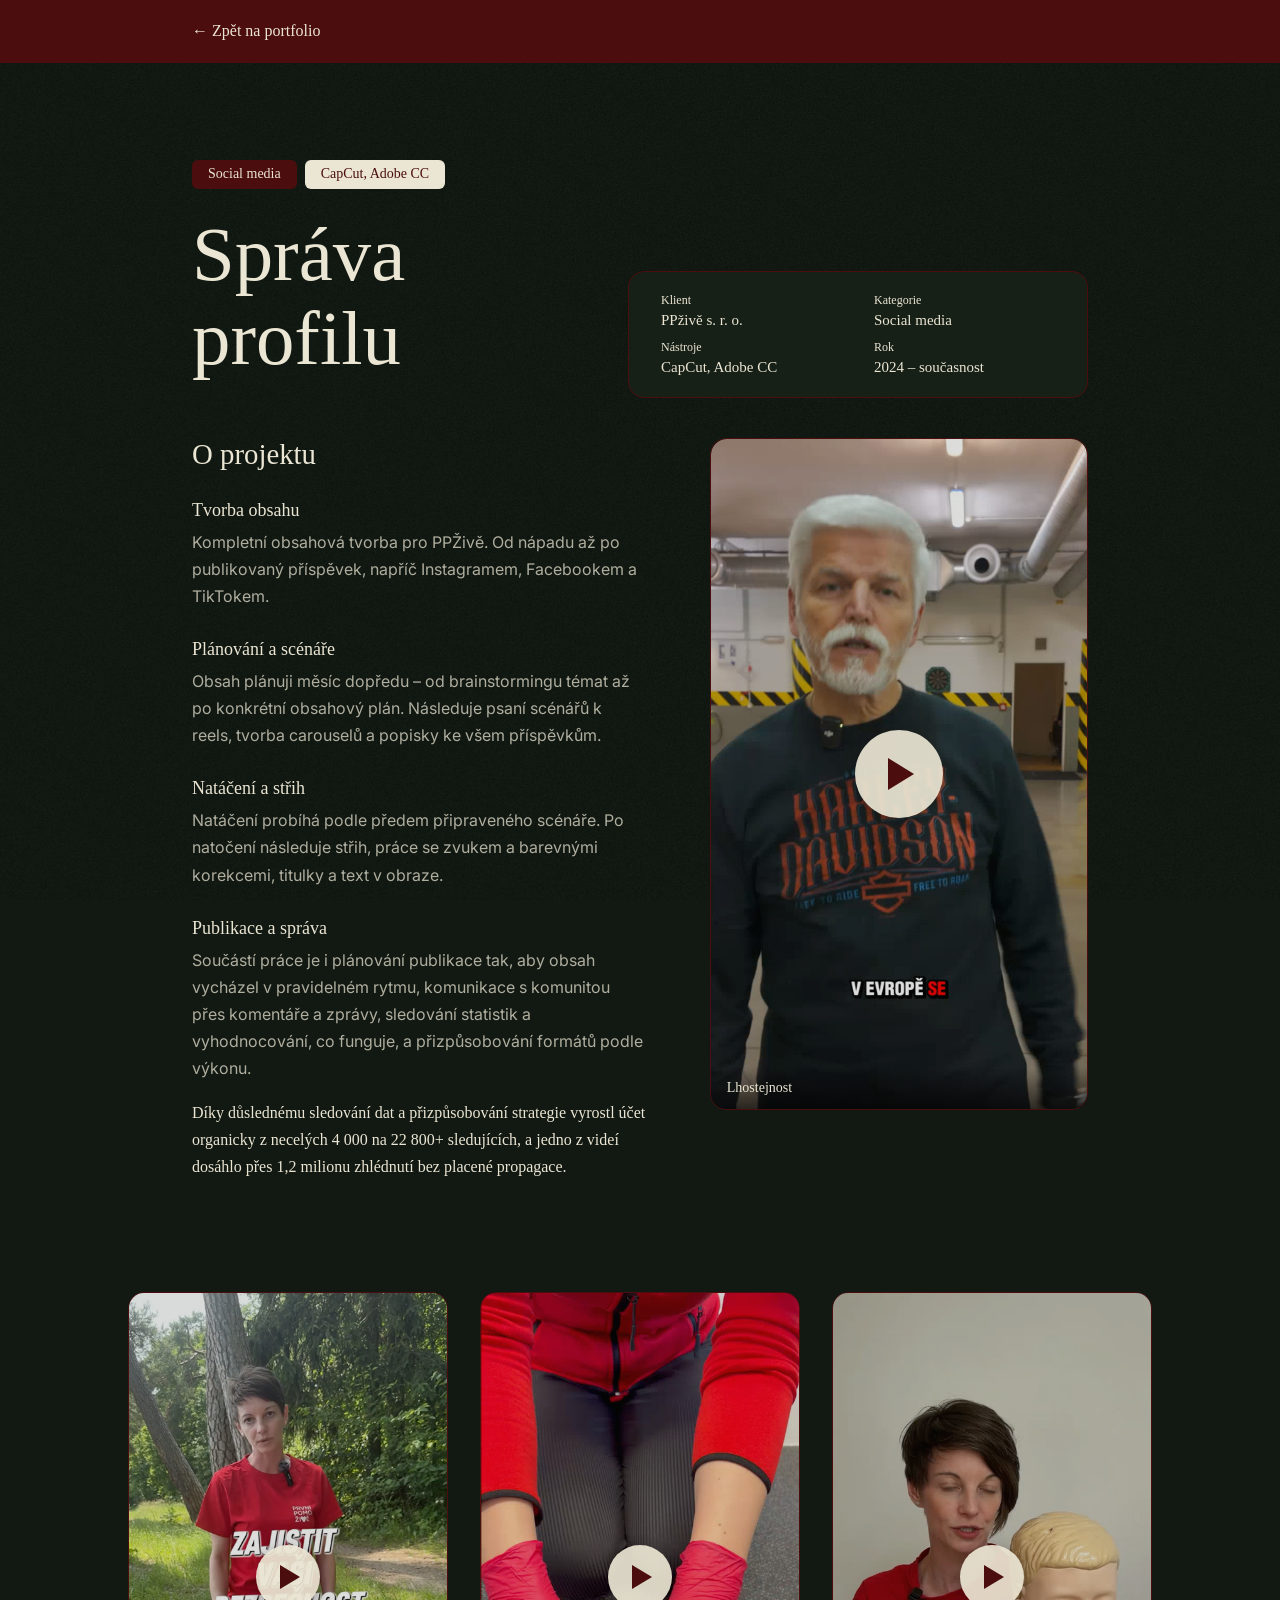
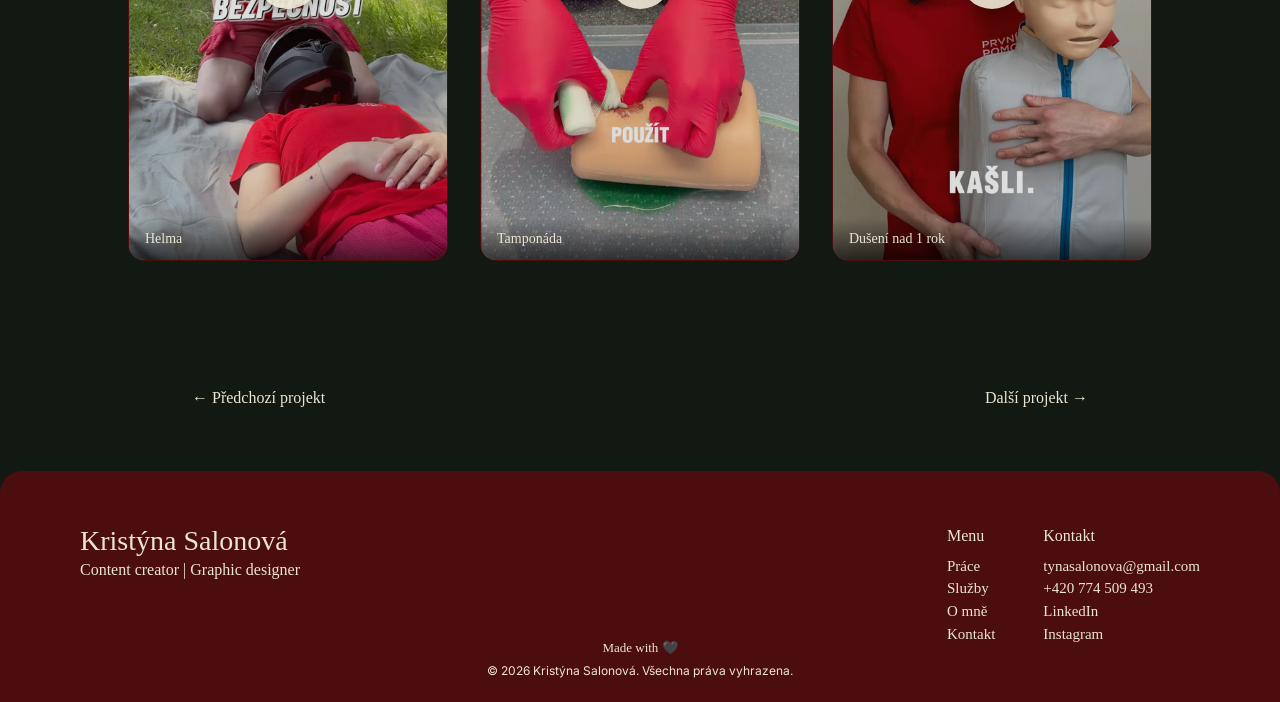
==== projekt.html @ 0e15a032 "novy" ====
<!DOCTYPE html>
<html lang="cs">
<head>
  <meta charset="UTF-8">
  <meta name="viewport" content="width=device-width, initial-scale=1.0">
  <title id="page-title">Projekt – Kristýna Salonová</title>
  <link rel="stylesheet" href="https://use.typekit.net/dsb6iwx.css">
  <link rel="preconnect" href="https://fonts.googleapis.com">
  <link href="https://fonts.googleapis.com/css2?family=Inter:wght@400;500&display=swap" rel="stylesheet">
  <link rel="stylesheet" href="css/style.css">
</head>
<body>

  <nav class="project-nav">
    <a href="index.html">← Zpět na portfolio</a>
    <span></span>
    <span></span>
  </nav>

  <section class="project-hero">
    <div class="project-hero-text">
      <div class="project-badges" id="project-badges"></div>
      <h1 class="project-title" id="project-title"></h1>
    </div>
    <div class="project-info-box" id="project-info-box"></div>
  </section>

  <section class="project-content" id="project-content">
    <div class="project-desc" id="project-desc"></div>
  </section>

  <div id="project-extra"></div>

  <div class="project-pagination" id="project-pagination"></div>

  <footer>
    <div class="footer-top">
      <div class="footer-brand">
        <div class="footer-logo">Kristýna Salonová</div>
        <div class="footer-tagline">Content creator | Graphic designer</div>
      </div>
      <div class="footer-nav">
        <div class="footer-col">
          <div class="footer-col-title">Menu</div>
          <a href="index.html#prace">Práce</a>
          <a href="index.html#sluzby">Služby</a>
          <a href="index.html#o-mne">O mně</a>
          <a href="index.html#kontakt">Kontakt</a>
        </div>
        <div class="footer-col" id="footer-contact-col">
          <div class="footer-col-title">Kontakt</div>
        </div>
      </div>
    </div>
    <div class="footer-bottom">
      <p class="footer-madewith">Made with 🖤</p>
      <p class="footer-copyright">© 2026 Kristýna Salonová. Všechna práva vyhrazena.</p>
    </div>
  </footer>

  <div class="lightbox" id="lightbox">
    <button class="lightbox-close" id="lightbox-close">&times;</button>
    <img id="lightbox-img" src="" alt="">
  </div>

  <script src="js/projekt.js"></script>
</body>
</html>
---- css/style.css ----
/* ============================================================
   Kristýna Salonová – Portfolio
   Sdílené styly pro index.html i projekt.html
   Barvy, fonty a rozvržení vychází z původního Figma designu.
   ============================================================ */

*, *::before, *::after { box-sizing: border-box; margin: 0; padding: 0; }

:root {
  --cream: #EBE5D3;
  --red: #4B0D0E;
  --green: #162017;
  --dark: #111912;
  --sand: #B1AE8D;
  --olive: #2B3627;
}

html { scroll-behavior: smooth; }

body {
  background: var(--dark) url('../media/pozadi-dark.png') center center / cover fixed;
  color: var(--cream);
  font-family: 'itc-benguiat-condensed', serif;
  font-weight: 400;
  overflow-x: hidden;
}

a { color: inherit; }

/* ── NAV (homepage) ── */
nav {
  display: flex;
  align-items: center;
  justify-content: space-between;
  gap: 2rem;
  padding: 2.5rem 12rem 1.1rem;
  background: transparent;
  position: absolute;
  top: 0; left: 0; right: 0;
  z-index: 100;
}

.nav-right { display: flex; align-items: center; gap: 2.2rem; }

.nav-logo {
  text-decoration: none;
  font-family: 'norman-variable', serif;
  font-size: 1.5rem;
  font-weight: 500;
  color: var(--cream);
}

.nav-links { display: flex; align-items: center; gap: 2.2rem; }

nav a {
  text-decoration: none;
  color: var(--cream);
  font-family: 'itc-benguiat-condensed', serif !important;
  font-size: 16px;
  font-weight: 500;
  transition: opacity 0.2s;
}

nav a:hover { opacity: 0.7; }

.nav-btn {
  background: var(--red);
  color: var(--cream) !important;
  padding: 0.5rem 1.3rem;
  border-radius: 8px;
  transition: opacity 0.2s;
}
.nav-btn:hover { opacity: 0.8; color: var(--cream) !important; }

.nav-ornament { height: 28px; display: block; }

/* ── NAV (project detail pages) ── */
.project-nav {
  display: grid;
  grid-template-columns: 1fr auto 1fr;
  align-items: center;
  padding: 1.4rem 12rem;
  position: fixed;
  top: 0; left: 0; right: 0;
  z-index: 100;
  background: var(--red);
}
.project-nav a {
  text-decoration: none;
  color: var(--cream);
  font-family: 'itc-benguiat-condensed', serif;
  font-size: 16px;
  font-weight: 500;
  transition: opacity 0.2s;
}
.project-nav a:hover { opacity: 0.75; }

/* ── HERO (homepage) ── */
.hero { position: relative; }
.hero img.hero-bg { width: 100%; height: auto; display: block; }
.hero-sub {
  position: absolute;
  right: 15%; top: 43%;
  color: var(--cream);
  font-family: 'itc-benguiat-condensed', serif;
  font-size: 29px;
  font-weight: 500;
}

/* ── WORKS ── */
.works { padding: 5rem 12rem; position: relative; }

.curl-works-1 { top: 1rem; left: 0; width: 260px; }
.curl-works-2 { top: 8rem; right: 0; width: 240px; transform: scaleX(-1); }
.curl-works-3 { bottom: -1rem; left: 0; width: 220px; transform: scaleY(-1); }
.curl-works-4 { bottom: 3rem; right: 0; width: 220px; transform: scaleX(-1); }

.page-curl { position: absolute; pointer-events: none; z-index: 0; mix-blend-mode: screen; }
@media (max-width: 900px) { .page-curl { display: none; } }

.section-heading {
  font-family: 'norman-variable', serif;
  font-size: clamp(2.4rem, 5vw, 3.4rem);
  font-weight: 500;
  margin-bottom: 2rem;
  color: var(--cream);
}

/* Karty se opakují ve skupinách po 5: 2 velké nahoře, 3 menší pod tím */
.works-grid {
  display: flex;
  flex-direction: column;
  gap: 1.5rem;
  position: relative;
  z-index: 1;
}

.works-row-big {
  display: grid;
  grid-template-columns: 2fr 3fr;
  gap: 1.5rem;
}

.works-row-small {
  display: grid;
  grid-template-columns: repeat(3, 1fr);
  gap: 1.5rem;
}

@media (max-width: 900px) {
  .works-row-big, .works-row-small { grid-template-columns: 1fr; }
}

.card {
  background: var(--red);
  border-radius: 14px;
  color: #fff;
  display: flex;
  flex-direction: column;
  position: relative;
}

.card-top {
  background: var(--green);
  border: 1px solid var(--red);
  border-bottom: none;
  border-radius: 14px 14px 0 0;
  overflow: hidden;
  position: relative;
  height: 400px;
  display: flex;
  flex-direction: column;
}

.card-header {
  display: flex;
  justify-content: space-between;
  padding: 1.1rem 1.3rem 0.5rem;
  position: relative;
  z-index: 2;
}

.badge { padding: 0.4rem 1rem; border-radius: 6px; font-size: 14px; font-weight: 500; font-family: 'itc-benguiat-condensed', serif; }
.badge-red { background: var(--red); color: var(--cream); }
.badge-tools { background: var(--cream); color: var(--red); }

.card-img {
  width: 100%;
  flex: 1;
  object-fit: contain;
  object-position: center;
  display: block;
  margin-top: auto;
  min-height: 0;
}

.card-img.card-img-cover {
  object-fit: cover;
  object-position: center;
  flex: 1;
  min-height: 0;
}

.card-body {
  background: var(--red);
  border-radius: 14px;
  padding: 1.6rem 2rem 2rem;
  flex: 1;
  display: flex;
  flex-direction: column;
  position: relative;
  z-index: 1;
  margin-top: -18px;
}

.card-title { font-family: 'norman-variable', serif; font-size: 28px; font-weight: 400; line-height: 1.1; color: var(--cream); }
.card-company { font-size: 16px; color: var(--cream); margin: 0.7rem 0 0.55rem; }
.card-desc { font-family: 'Inter', sans-serif; font-size: 16px; color: rgba(235, 229, 211, 0.73); line-height: 1.55; flex: 1; }
.card-footer { display: flex; justify-content: space-between; align-items: center; margin-top: 0.8rem; }
.card-link { display: inline-flex; align-items: center; gap: 0.4rem; color: var(--cream); text-decoration: none; font-size: 17px; transition: opacity 0.2s; }
.card-link:hover { opacity: 0.75; }
.card-link img { height: 11px; }
.card-year { font-size: 14px; color: var(--cream); }

/* ── ABOUT ── */
.about { padding: 7rem 12rem 5rem; position: relative; }
.curl-about-left { top: 2rem; left: 0; width: 190px; }
.curl-about-right { top: 7rem; right: 0; width: 200px; transform: scaleX(-1); }
.about-box { border-radius: 20px; display: flex; align-items: center; gap: 3.5rem; padding: 3rem; position: relative; z-index: 1; }
.about-photo { width: 320px; height: auto; display: block; flex-shrink: 0; }
.about-content { flex: 1; }
.about-title { font-family: 'norman-variable', serif; font-size: 2.8rem; font-weight: 400; color: var(--cream); text-align: left; }
.about-text { margin-top: 1.6rem; font-family: 'Inter', sans-serif; font-size: 0.95rem; line-height: 1.75; text-align: left; color: rgba(235, 229, 211, 0.75); }
.about-text p { margin-bottom: 1.3rem; }
.about-text p:last-child { margin-bottom: 0; }

/* ── SERVICES ── */
.services { padding: 4rem 12rem 5rem; position: relative; }
.curl-services-1 { bottom: 1rem; right: 0; width: 210px; transform: scaleX(-1); }
.curl-services-2 { top: 1rem; left: 0; width: 190px; }
.services-grid { display: grid; grid-template-columns: repeat(3, 1fr); gap: 1.5rem; margin-top: 2.5rem; position: relative; z-index: 1; }
.service-item { background: var(--green); border: 1px solid var(--red); border-radius: 14px; padding: 2rem 1.8rem 2.2rem; }
.service-name { font-family: 'norman-variable', serif; font-size: 1.5rem; font-weight: 400; margin-bottom: 0.8rem; color: var(--cream); }
.service-desc { font-family: 'Inter', sans-serif; font-size: 0.88rem; line-height: 1.65; color: rgba(235, 229, 211, 0.65); }

/* ── CTA ── */
.cta-wrap { padding: 4rem 12rem 5rem; position: relative; }
.curl-cta-left { top: -0.5rem; left: 0; width: 200px; }
.curl-cta-right { bottom: -0.5rem; right: 0; width: 190px; transform: scaleX(-1); }
.cta { background: var(--red); border-radius: 20px; padding: 4.5rem 3rem; display: flex; align-items: center; gap: 1.5rem; color: var(--cream); box-shadow: 0 24px 60px rgba(0,0,0,0.35); position: relative; z-index: 1; }
.cta-content { flex: 1; }
.cta-label { font-family: 'itc-benguiat-condensed', serif; font-size: 20px; font-weight: 500; color: var(--cream); margin-bottom: 0.5rem; }
.cta-title { font-family: 'norman-variable', serif; font-size: clamp(1.4rem, 2.2vw, 1.9rem); font-weight: 400; line-height: 1.2; color: var(--cream); margin-bottom: 1.2rem; }
.cta-tagline { font-family: 'Inter', sans-serif; font-size: 14px; font-weight: 400; color: var(--cream); margin-top: 0.5rem; }
.cta-btn { display: inline-flex; align-items: center; gap: 0.5rem; margin-top: 1.6rem; padding: 0.6rem 1.3rem; background: var(--cream); border: none; color: var(--red); text-decoration: none; font-family: 'itc-benguiat-condensed', serif; font-size: 16px; font-weight: 500; border-radius: 8px; transition: opacity 0.2s; }
.cta-btn:hover { opacity: 0.85; }
.cta-contact { text-align: right; flex-shrink: 0; }
.cta-contact a { display: block; color: var(--cream); text-decoration: none; font-family: 'itc-benguiat-condensed', serif; font-size: 16px; font-weight: 500; margin-bottom: 0.4rem; transition: opacity 0.2s; }
.cta-contact a:hover { opacity: 0.7; }

/* ── FOOTER ── */
footer { background: var(--red); border-radius: 22px 22px 0 0; padding: 3.5rem 5rem 1.5rem; color: var(--cream); }
.footer-top { display: grid; grid-template-columns: 1fr 1fr; align-items: center; gap: 2rem; padding-bottom: 0; }
.footer-brand, .footer-nav { align-self: start; }
.footer-logo { font-family: 'norman-variable', serif; font-size: 28px; font-weight: 400; color: var(--cream); line-height: 1; }
.footer-tagline { font-family: 'itc-benguiat-condensed', serif; font-size: 16px; font-weight: 500; color: var(--cream); margin-top: 0.4rem; }
.footer-nav { display: flex; gap: 3rem; justify-content: flex-end; }
.footer-col-title { font-family: 'norman-variable', serif; font-size: 16px; font-weight: 500; color: var(--cream); margin-bottom: 0.8rem; }
.footer-col a { display: block; font-family: 'itc-benguiat-condensed', serif; font-size: 15px; color: var(--cream); text-decoration: none; margin-bottom: 0.35rem; transition: opacity 0.2s; }
.footer-col a:hover { opacity: 0.7; }
.footer-bottom { text-align: center; padding-top: 0; margin-top: -0.5rem; }
.footer-madewith { font-family: 'itc-benguiat-condensed', serif; font-size: 13px; color: var(--cream); margin-bottom: 0.4rem; }
.footer-copyright { font-family: 'Inter', sans-serif; font-size: 12px; color: var(--cream); }

/* ── PROJECT DETAIL PAGE ── */
.project-hero { padding: 10rem 12rem 1rem; display: flex; justify-content: space-between; align-items: flex-end; gap: 3rem; }
.project-hero-text { flex: 1; }
.project-badges { display: flex; gap: 0.5rem; margin-bottom: 1.5rem; }
.project-title { font-family: 'norman-variable', serif; font-size: clamp(3rem, 6vw, 5rem); font-weight: 400; line-height: 1.1; margin-bottom: 1rem; }
.project-info-box { background: var(--green); border: 1px solid var(--red); border-radius: 16px; padding: 1.3rem 2rem; width: 460px; display: grid; grid-template-columns: 1fr 1fr; gap: 0.7rem 2rem; flex-shrink: 0; }
.project-info-label { font-size: 12px; color: var(--cream); margin-bottom: 0.25rem; }
.project-info-value { font-family: 'itc-benguiat-condensed', serif; font-size: 15px; color: var(--cream); white-space: nowrap; }

.project-content { padding: 1.5rem 12rem 6rem; display: grid; grid-template-columns: 1.5fr 1fr; gap: 4rem; align-items: start; }
.project-content.no-side { grid-template-columns: 1fr; padding: 1.5rem 12rem 2rem; }
.project-content.project-sprava-profilu { grid-template-columns: 1.2fr 1fr; }
.project-desc h2 { font-family: 'norman-variable', serif; font-size: 1.8rem; font-weight: 400; margin-bottom: 1.2rem; }
.project-desc h3 { font-family: 'itc-benguiat-condensed', serif; font-size: 18px; font-weight: 500; color: var(--cream); margin-bottom: 0.5rem; margin-top: 1.8rem; }
.project-desc h3:first-child { margin-top: 0; }
.project-desc p { font-family: 'Inter', sans-serif; font-size: 16px; line-height: 1.7; color: rgba(235, 229, 211, 0.73); margin-bottom: 1rem; }
.project-desc .project-highlight { font-family: 'itc-benguiat-condensed', serif; font-weight: 500; color: var(--cream); margin-top: 0.5rem; }
.project-showcase img { width: 100%; border-radius: 16px; display: block; object-fit: cover; }

.video-box { position: relative; border-radius: 16px; overflow: hidden; background: var(--green); border: 1px solid var(--red); aspect-ratio: 9/16; }
.video-box video { width: 100%; height: 100%; display: block; object-fit: cover; background: #000; }
.video-poster-img { position: absolute; inset: 0; width: 100%; height: 100%; object-fit: cover; object-position: center; display: block; }
.video-box.featured { max-width: 460px; margin: 0 0 0 auto; }
.play-overlay { position: absolute; inset: 0; display: flex; align-items: center; justify-content: center; cursor: pointer; background: rgba(22,32,23,0.15); transition: background 0.2s; }
.play-overlay:hover { background: rgba(22,32,23,0.3); }
.play-btn { width: 64px; height: 64px; border-radius: 50%; background: rgba(235,229,211,0.92); display: flex; align-items: center; justify-content: center; box-shadow: 0 4px 14px rgba(0,0,0,0.3); }
.play-btn::after { content: ''; display: block; width: 0; height: 0; border-style: solid; border-width: 12px 0 12px 20px; border-color: transparent transparent transparent var(--red); margin-left: 3px; }
.video-box.featured .play-btn { width: 88px; height: 88px; }
.video-box.featured .play-btn::after { border-width: 16px 0 16px 26px; margin-left: 5px; }
.video-caption { position: absolute; left: 0; bottom: 0; right: 0; padding: 0.8rem 1rem; background: linear-gradient(transparent, rgba(0,0,0,0.65)); color: var(--cream); font-family: 'itc-benguiat-condensed', serif; font-size: 14px; }
.videos-row { padding: 0 8rem 6rem; display: grid; grid-template-columns: repeat(3, 1fr); gap: 2rem; justify-items: center; }
.videos-row .video-box { width: 100%; max-width: 380px; }

.figma-window-wrap { padding: 1rem 12rem 3rem; display: flex; flex-direction: column; align-items: center; }
.figma-window-hint { font-family: 'itc-benguiat-condensed', serif; font-size: 14px; color: var(--cream); opacity: 0.8; margin-bottom: 0.8rem; }
.figma-window-row { display: flex; align-items: center; gap: 1.5rem; width: 100%; justify-content: center; }
.figma-arrow { flex-shrink: 0; width: 48px; height: 48px; border-radius: 6px; border: 1.5px solid var(--cream); background: transparent; color: var(--cream); font-size: 20px; cursor: pointer; display: flex; align-items: center; justify-content: center; transition: opacity 0.2s; font-family: 'itc-benguiat-condensed', serif; }
.figma-arrow:hover { opacity: 0.6; }
.figma-window { width: 100%; max-width: 1920px; height: 700px; border-radius: 16px; overflow: hidden; background: #000; box-shadow: 0 25px 60px rgba(0,0,0,0.28); }
.figma-window-scroll { width: 100%; height: 100%; overflow-y: auto; overflow-x: hidden; }
.figma-window-scroll img { width: 100%; display: block; }
.figma-window-scroll::-webkit-scrollbar { width: 10px; }
.figma-window-scroll::-webkit-scrollbar-track { background: rgba(255,255,255,0.06); }
.figma-window-scroll::-webkit-scrollbar-thumb { background: rgba(235,229,211,0.4); border-radius: 6px; }
.figma-page-label { margin-top: 0.9rem; font-family: 'itc-benguiat-condensed', serif; font-size: 15px; color: var(--cream); opacity: 0.85; }
.figma-page-count { opacity: 0.6; margin-left: 0.4rem; }
.figma-link-wrap { display: flex; justify-content: center; padding: 0 12rem 6rem; }
.figma-link-btn { display: inline-flex; align-items: center; gap: 0.6rem; background: var(--red); color: var(--cream); font-family: 'itc-benguiat-condensed', serif; font-size: 16px; font-weight: 500; text-decoration: none; padding: 0.9rem 2rem; border-radius: 999px; transition: opacity 0.2s; }
.figma-link-btn:hover { opacity: 0.85; }

.dashboard-section { padding: 0 12rem 6rem; }
.dashboard-heading { font-family: 'norman-variable', serif; font-size: 1.8rem; font-weight: 400; margin-bottom: 1.2rem; }
.dashboard-row { display: grid; grid-template-columns: repeat(3, 1fr); gap: 1.5rem; }
.dashboard-card { border-radius: 16px; overflow: hidden; cursor: pointer; transition: transform 0.2s; }
.dashboard-card:hover { transform: translateY(-4px); }
.dashboard-card img { width: 100%; display: block; }

.pdf-row { padding: 0 12rem 6rem; display: grid; grid-template-columns: repeat(3, 1fr); gap: 1.5rem; }
.pdf-card { display: block; position: relative; border-radius: 16px; overflow: hidden; text-decoration: none; box-shadow: 0 10px 30px rgba(0,0,0,0.15); transition: transform 0.2s; cursor: pointer; }
.pdf-card:hover { transform: translateY(-4px); }
.pdf-card img { width: 100%; display: block; }
.pdf-caption { position: absolute; left: 0; bottom: 0; right: 0; padding: 0.8rem 1rem; background: linear-gradient(transparent, rgba(0,0,0,0.65)); color: var(--cream); font-family: 'itc-benguiat-condensed', serif; font-size: 14px; }

.lightbox { position: fixed; inset: 0; background: rgba(0,0,0,0.82); display: none; align-items: center; justify-content: center; z-index: 1000; padding: 5rem; cursor: zoom-out; }
.lightbox.active { display: flex; }
.lightbox img { max-width: 100%; max-height: 100%; border-radius: 12px; box-shadow: 0 20px 60px rgba(0,0,0,0.5); cursor: default; }
.lightbox-close { position: fixed; top: 2rem; right: 3rem; width: 44px; height: 44px; border-radius: 50%; background: rgba(235,229,211,0.15); border: none; color: var(--cream); font-size: 26px; line-height: 1; cursor: pointer; font-family: 'itc-benguiat-condensed', serif; transition: background 0.2s; }
.lightbox-close:hover { background: rgba(235,229,211,0.3); }

.project-pagination { padding: 2rem 12rem 4rem; display: flex; justify-content: space-between; align-items: center; }
.project-pagination a { font-family: 'itc-benguiat-condensed', serif; font-size: 16px; font-weight: 500; color: var(--cream); text-decoration: none; transition: opacity 0.2s; }
.project-pagination a:hover { opacity: 0.6; }

/* ── RESPONSIVE ── */
@media (max-width: 900px) {
  nav { padding: 2rem 2.5rem 1.1rem; }
  .works { padding: 3rem 2.5rem; }
  .about-box { flex-direction: column; text-align: center; }
  .about-title, .about-text { text-align: center; }
  .services { padding: 3rem 2rem 4rem; }
  .services-grid { grid-template-columns: 1fr 1fr; }
  .cta-wrap { padding: 0 2rem 3rem; }
  .cta { flex-wrap: wrap; gap: 1.5rem; }
  .cta-contact { text-align: left; }
  footer { padding: 2.5rem 2rem 1.2rem; }
  .footer-top { grid-template-columns: 1fr; gap: 2rem; }
  .project-nav, .project-hero, .project-content, .figma-window-wrap, .videos-row, .dashboard-section, .pdf-row, .project-pagination { padding-left: 2rem; padding-right: 2rem; }
  .project-hero { flex-direction: column; align-items: flex-start; }
  .project-info-box { width: 100%; }
  .project-content { grid-template-columns: 1fr; }
}

@media (max-width: 600px) {
  .services-grid { grid-template-columns: 1fr; }
}
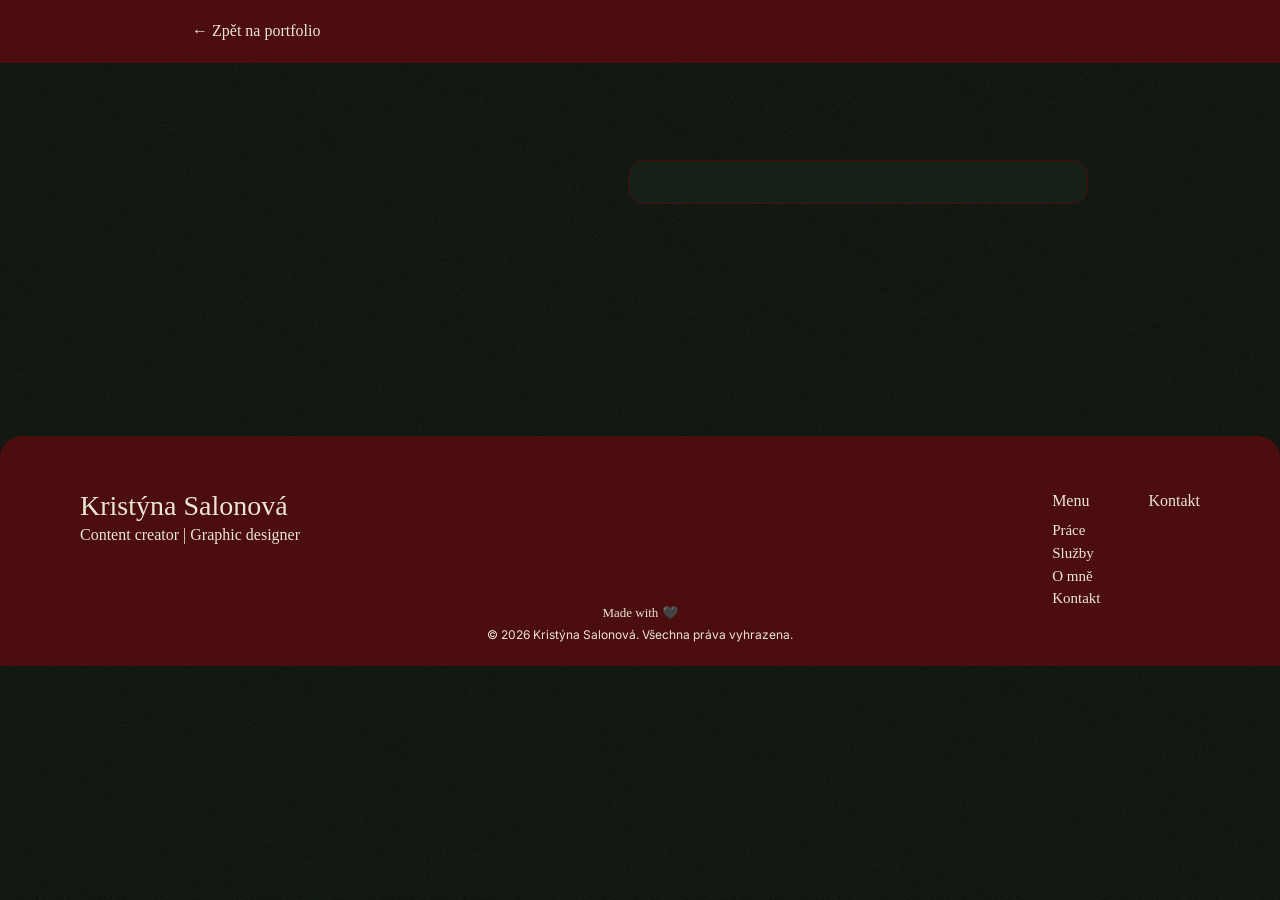
==== commit 7d6dfa75: "posledni update" ====
--- a/projekt.html
+++ b/projekt.html
@@ -63,6 +63,7 @@
     <img id="lightbox-img" src="" alt="">
   </div>
 
+  <script src="js/sanity.js"></script>
   <script src="js/projekt.js"></script>
 </body>
 </html>
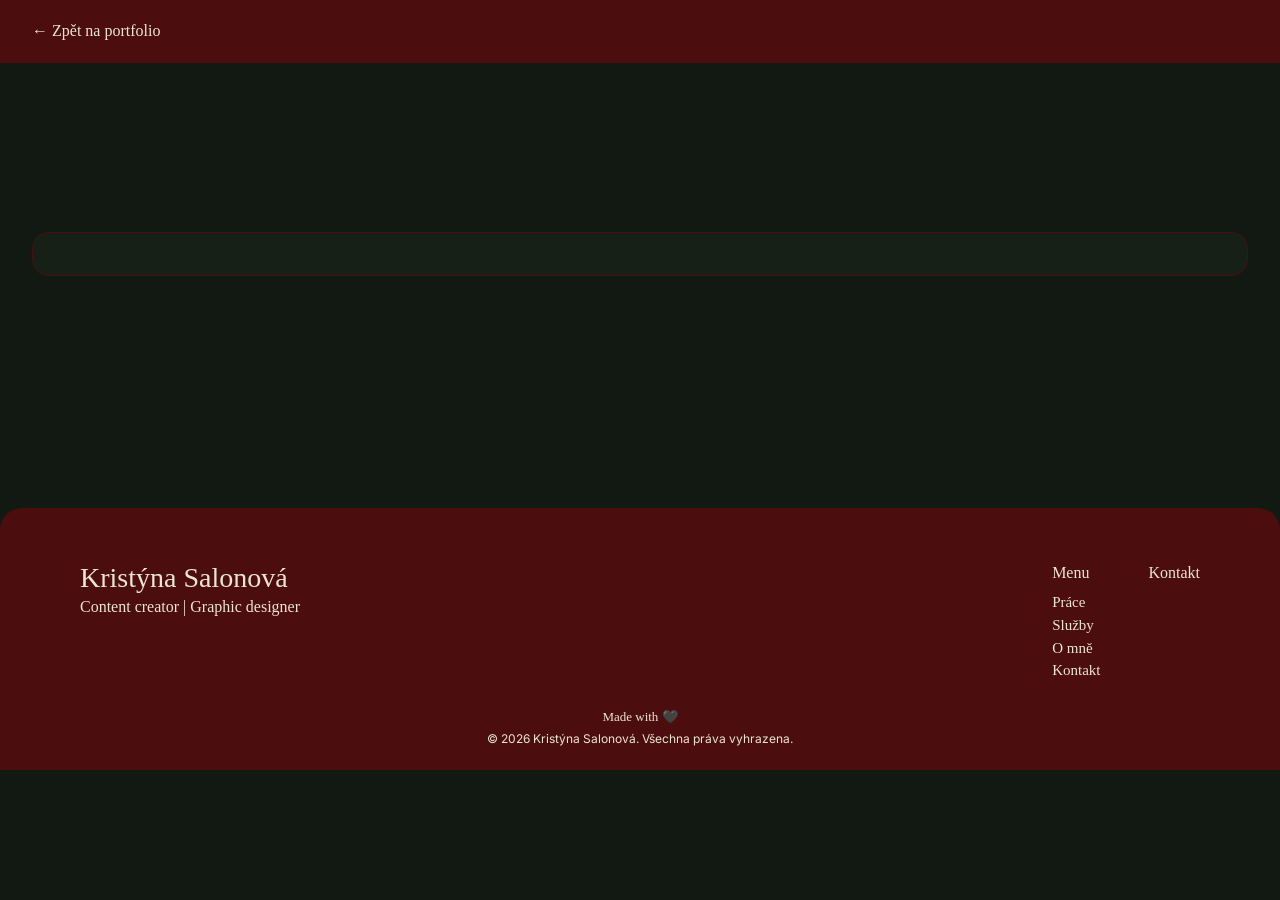
==== commit efbe9388: "opravy" ====
--- a/projekt.html
+++ b/projekt.html
@@ -18,6 +18,8 @@
   </nav>
 
   <section class="project-hero">
+    <img class="page-curl curl-project-1" src="media/krivka1.png" alt="">
+    <img class="page-curl curl-project-2" src="media/krivka2.png" alt="">
     <div class="project-hero-text">
       <div class="project-badges" id="project-badges"></div>
       <h1 class="project-title" id="project-title"></h1>
@@ -31,7 +33,11 @@
 
   <div id="project-extra"></div>
 
-  <div class="project-pagination" id="project-pagination"></div>
+  <div class="project-pagination">
+    <img class="page-curl curl-project-3" src="media/krivka1.png" alt="">
+    <img class="page-curl curl-project-4" src="media/krivka2.png" alt="">
+    <div class="project-pagination-links" id="project-pagination"></div>
+  </div>
 
   <footer>
     <div class="footer-top">
--- a/css/style.css
+++ b/css/style.css
@@ -18,7 +18,7 @@
 html { scroll-behavior: smooth; }
 
 body {
-  background: var(--dark) url('../media/pozadi-dark.png') center center / cover fixed;
+  background: var(--dark);
   color: var(--cream);
   font-family: 'itc-benguiat-condensed', serif;
   font-weight: 400;
@@ -73,6 +73,31 @@
 .nav-btn:hover { opacity: 0.8; color: var(--cream) !important; }
 
 .nav-ornament { height: 28px; display: block; }
+
+.nav-toggle {
+  display: none;
+  flex-direction: column;
+  justify-content: center;
+  gap: 6px;
+  width: 44px;
+  height: 44px;
+  background: transparent;
+  border: none;
+  cursor: pointer;
+  z-index: 101;
+  padding: 0;
+}
+.nav-toggle span {
+  display: block;
+  width: 100%;
+  height: 3px;
+  background: var(--cream);
+  border-radius: 2px;
+  transition: transform 0.25s ease, opacity 0.2s ease;
+}
+.nav-toggle.open span:nth-child(1) { transform: translateY(9px) rotate(45deg); }
+.nav-toggle.open span:nth-child(2) { opacity: 0; }
+.nav-toggle.open span:nth-child(3) { transform: translateY(-9px) rotate(-45deg); }
 
 /* ── NAV (project detail pages) ── */
 .project-nav {
@@ -97,10 +122,20 @@
 
 /* ── HERO (homepage) ── */
 .hero { position: relative; }
+.hero picture { display: block; line-height: 0; }
 .hero img.hero-bg { width: 100%; height: auto; display: block; }
+.hero::after {
+  content: '';
+  position: absolute;
+  inset: 0;
+  z-index: 1;
+  pointer-events: none;
+  background: linear-gradient(to bottom, transparent 55%, var(--dark) 100%);
+}
 .hero-sub {
   position: absolute;
   right: 15%; top: 43%;
+  z-index: 2;
   color: var(--cream);
   font-family: 'itc-benguiat-condensed', serif;
   font-size: 29px;
@@ -115,8 +150,8 @@
 .curl-works-3 { bottom: -1rem; left: 0; width: 220px; transform: scaleY(-1); }
 .curl-works-4 { bottom: 3rem; right: 0; width: 220px; transform: scaleX(-1); }
 
-.page-curl { position: absolute; pointer-events: none; z-index: 0; mix-blend-mode: screen; }
-@media (max-width: 900px) { .page-curl { display: none; } }
+.page-curl { position: absolute; pointer-events: none; z-index: 0; opacity: 0.9; }
+@media (max-width: 1450px) { .page-curl { display: none; } }
 
 .section-heading {
   font-family: 'norman-variable', serif;
@@ -147,7 +182,11 @@
   gap: 1.5rem;
 }
 
-@media (max-width: 900px) {
+@media (max-width: 1450px) {
+  .works-row-big, .works-row-small { grid-template-columns: repeat(2, 1fr); }
+}
+
+@media (max-width: 1050px) {
   .works-row-big, .works-row-small { grid-template-columns: 1fr; }
 }
 
@@ -268,12 +307,16 @@
 .footer-col-title { font-family: 'norman-variable', serif; font-size: 16px; font-weight: 500; color: var(--cream); margin-bottom: 0.8rem; }
 .footer-col a { display: block; font-family: 'itc-benguiat-condensed', serif; font-size: 15px; color: var(--cream); text-decoration: none; margin-bottom: 0.35rem; transition: opacity 0.2s; }
 .footer-col a:hover { opacity: 0.7; }
-.footer-bottom { text-align: center; padding-top: 0; margin-top: -0.5rem; }
+.footer-bottom { text-align: center; padding-top: 1.5rem; margin-top: 0; }
 .footer-madewith { font-family: 'itc-benguiat-condensed', serif; font-size: 13px; color: var(--cream); margin-bottom: 0.4rem; }
 .footer-copyright { font-family: 'Inter', sans-serif; font-size: 12px; color: var(--cream); }
 
 /* ── PROJECT DETAIL PAGE ── */
-.project-hero { padding: 10rem 12rem 1rem; display: flex; justify-content: space-between; align-items: flex-end; gap: 3rem; }
+.project-hero { padding: 10rem 12rem 1rem; display: flex; justify-content: space-between; align-items: flex-end; gap: 3rem; position: relative; }
+.curl-project-1 { top: 6rem; left: 0; width: 220px; }
+.curl-project-2 { top: 1rem; right: 0; width: 200px; transform: scaleX(-1); }
+.curl-project-3 { bottom: -1rem; left: 0; width: 200px; transform: scaleY(-1); }
+.curl-project-4 { bottom: 4rem; right: 0; width: 220px; transform: scale(-1, -1); }
 .project-hero-text { flex: 1; }
 .project-badges { display: flex; gap: 0.5rem; margin-bottom: 1.5rem; }
 .project-title { font-family: 'norman-variable', serif; font-size: clamp(3rem, 6vw, 5rem); font-weight: 400; line-height: 1.1; margin-bottom: 1rem; }
@@ -341,29 +384,95 @@
 .lightbox-close { position: fixed; top: 2rem; right: 3rem; width: 44px; height: 44px; border-radius: 50%; background: rgba(235,229,211,0.15); border: none; color: var(--cream); font-size: 26px; line-height: 1; cursor: pointer; font-family: 'itc-benguiat-condensed', serif; transition: background 0.2s; }
 .lightbox-close:hover { background: rgba(235,229,211,0.3); }
 
-.project-pagination { padding: 2rem 12rem 4rem; display: flex; justify-content: space-between; align-items: center; }
+.project-pagination { padding: 2rem 12rem 4rem; position: relative; }
+.project-pagination-links { display: flex; justify-content: space-between; align-items: center; position: relative; z-index: 1; }
 .project-pagination a { font-family: 'itc-benguiat-condensed', serif; font-size: 16px; font-weight: 500; color: var(--cream); text-decoration: none; transition: opacity 0.2s; }
 .project-pagination a:hover { opacity: 0.6; }
 
+/* ── MAX WIDTH (very large screens) ── */
+.hero, .works, .about, .services, .cta-wrap, footer,
+.project-nav, .project-hero, .project-content, .figma-window-wrap,
+.videos-row, .dashboard-section, .pdf-row, .project-pagination, .figma-link-wrap {
+  max-width: 1800px;
+  margin-left: auto;
+  margin-right: auto;
+}
+
 /* ── RESPONSIVE ── */
-@media (max-width: 900px) {
-  nav { padding: 2rem 2.5rem 1.1rem; }
+@media (max-width: 1450px) {
+  nav { padding: 2rem 2.5rem 1.1rem; justify-content: flex-end; }
+  .nav-logo { display: none; }
+  .nav-toggle { display: flex; }
+  .nav-right {
+    position: fixed;
+    inset: 0;
+    background: var(--red);
+    display: flex;
+    flex-direction: column;
+    align-items: center;
+    justify-content: center;
+    gap: 2.5rem;
+    opacity: 0;
+    visibility: hidden;
+    transform: translateY(-12px);
+    transition: opacity 0.25s ease, visibility 0.25s ease, transform 0.25s ease;
+    z-index: 100;
+  }
+  .nav-right.open { opacity: 1; visibility: visible; transform: translateY(0); }
+  .nav-right .nav-links { flex-direction: column; gap: 2rem; }
+  .nav-right .nav-links a { font-size: 1.3rem; }
+  .nav-right .nav-btn {
+    font-size: 1.15rem;
+    background: var(--cream);
+    color: var(--red) !important;
+    padding: 0.7rem 1.8rem;
+    border-radius: 8px;
+  }
+  body.nav-open { overflow: hidden; }
+  .hero-sub { display: none; }
+  .hero-bg { aspect-ratio: 0.85; object-fit: cover; object-position: 35% 18%; height: auto; }
   .works { padding: 3rem 2.5rem; }
+  .works .section-heading { text-align: center; }
+  .about { padding: 3rem 2rem 3rem; }
   .about-box { flex-direction: column; text-align: center; }
   .about-title, .about-text { text-align: center; }
   .services { padding: 3rem 2rem 4rem; }
-  .services-grid { grid-template-columns: 1fr 1fr; }
+  .project-nav, .project-hero, .project-content, .project-content.no-side, .figma-window-wrap, .videos-row, .dashboard-section, .pdf-row, .project-pagination, .figma-link-wrap { padding-left: 2rem; padding-right: 2rem; }
+  .project-hero { flex-direction: column; align-items: flex-start; }
+  .project-info-box { width: 100%; }
+  .project-info-value { white-space: normal; }
+  .project-content, .project-content.project-sprava-profilu, .project-content.no-side { grid-template-columns: 1fr; }
+  .videos-row, .dashboard-row, .pdf-row { grid-template-columns: 1fr; }
+  .video-box.featured { max-width: 380px; margin: 0 auto; }
+  .dashboard-card, .pdf-card { max-width: 380px; margin: 0 auto; width: 100%; }
+  .figma-window { height: 480px; }
+}
+
+@media (max-width: 1050px) {
   .cta-wrap { padding: 0 2rem 3rem; }
   .cta { flex-wrap: wrap; gap: 1.5rem; }
-  .cta-contact { text-align: left; }
+  .cta-content { text-align: center; }
+  .cta-contact { width: 100%; text-align: center; }
   footer { padding: 2.5rem 2rem 1.2rem; }
   .footer-top { grid-template-columns: 1fr; gap: 2rem; }
-  .project-nav, .project-hero, .project-content, .figma-window-wrap, .videos-row, .dashboard-section, .pdf-row, .project-pagination { padding-left: 2rem; padding-right: 2rem; }
-  .project-hero { flex-direction: column; align-items: flex-start; }
-  .project-info-box { width: 100%; }
-  .project-content { grid-template-columns: 1fr; }
+  .footer-nav { flex-direction: column; align-items: flex-start; gap: 1.6rem; }
+  .services-grid { grid-template-columns: 1fr; }
+  .hero picture { padding: 0 3rem; }
 }
 
 @media (max-width: 600px) {
-  .services-grid { grid-template-columns: 1fr; }
-}
+  nav { padding: 1.5rem 1.25rem 1rem; }
+  .hero-bg { aspect-ratio: 0.72; object-position: 40% 15%; }
+  .video-box.featured { max-width: 300px; }
+  .dashboard-card, .pdf-card { max-width: 300px; }
+  .hero picture { padding: 0; }
+  .works { padding: 2.5rem 1.25rem; }
+  .works .section-heading { text-align: left; }
+  .about { padding: 2.5rem 1.25rem 2.5rem; }
+  .about-box { align-items: flex-start; }
+  .about-title, .about-text { text-align: left; }
+  .about-photo { width: 245px; }
+  .project-nav, .project-hero, .project-content, .project-content.no-side, .figma-window-wrap, .videos-row, .dashboard-section, .pdf-row, .project-pagination, .figma-link-wrap { padding-left: 1.25rem; padding-right: 1.25rem; }
+  .project-info-box { grid-template-columns: 1fr; }
+  .figma-window { height: 340px; }
+}
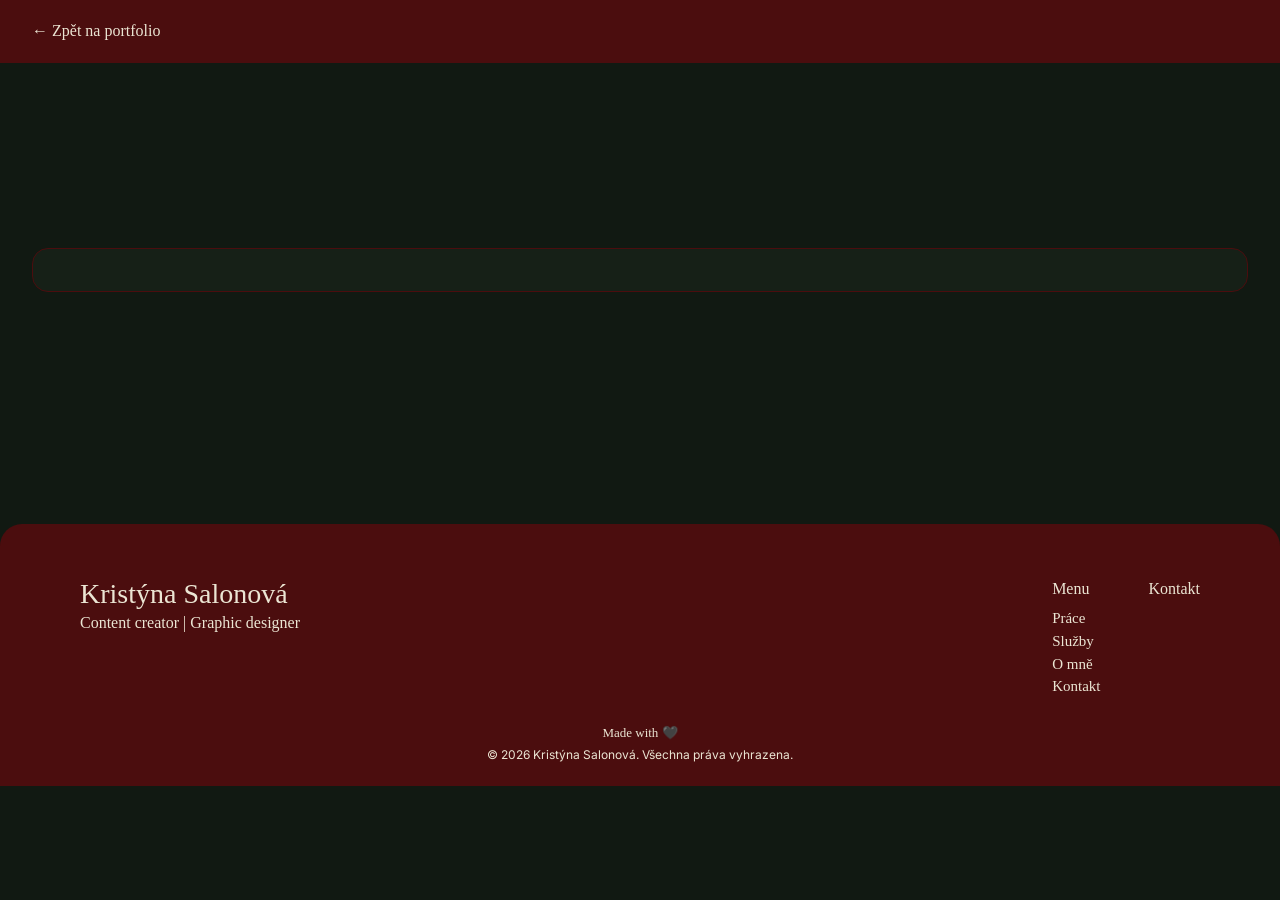
==== commit 4c2611f7: "3D" ====
--- a/projekt.html
+++ b/projekt.html
@@ -20,11 +20,14 @@
   <section class="project-hero">
     <img class="page-curl curl-project-1" src="media/krivka1.png" alt="">
     <img class="page-curl curl-project-2" src="media/krivka2.png" alt="">
-    <div class="project-hero-text">
-      <div class="project-badges" id="project-badges"></div>
-      <h1 class="project-title" id="project-title"></h1>
+    <div class="project-pagination-top" id="project-pagination-top"></div>
+    <div class="project-hero-row">
+      <div class="project-hero-text">
+        <div class="project-badges" id="project-badges"></div>
+        <h1 class="project-title" id="project-title"></h1>
+      </div>
+      <div class="project-info-box" id="project-info-box"></div>
     </div>
-    <div class="project-info-box" id="project-info-box"></div>
   </section>
 
   <section class="project-content" id="project-content">
--- a/css/style.css
+++ b/css/style.css
@@ -15,7 +15,7 @@
   --olive: #2B3627;
 }
 
-html { scroll-behavior: smooth; }
+html { scroll-behavior: smooth; scroll-padding-top: 90px; }
 
 body {
   background: var(--dark);
@@ -33,9 +33,9 @@
   align-items: center;
   justify-content: space-between;
   gap: 2rem;
-  padding: 2.5rem 12rem 1.1rem;
-  background: transparent;
-  position: absolute;
+  padding: 1.4rem 12rem;
+  background: var(--red);
+  position: fixed;
   top: 0; left: 0; right: 0;
   z-index: 100;
 }
@@ -64,13 +64,13 @@
 nav a:hover { opacity: 0.7; }
 
 .nav-btn {
-  background: var(--red);
-  color: var(--cream) !important;
+  background: var(--cream);
+  color: var(--red) !important;
   padding: 0.5rem 1.3rem;
   border-radius: 8px;
   transition: opacity 0.2s;
 }
-.nav-btn:hover { opacity: 0.8; color: var(--cream) !important; }
+.nav-btn:hover { opacity: 0.8; }
 
 .nav-ornament { height: 28px; display: block; }
 
@@ -122,7 +122,7 @@
 
 /* ── HERO (homepage) ── */
 .hero { position: relative; }
-.hero picture { display: block; line-height: 0; }
+.hero picture { display: block; line-height: 0; transition: padding 0.25s ease; }
 .hero img.hero-bg { width: 100%; height: auto; display: block; }
 .hero::after {
   content: '';
@@ -312,7 +312,9 @@
 .footer-copyright { font-family: 'Inter', sans-serif; font-size: 12px; color: var(--cream); }
 
 /* ── PROJECT DETAIL PAGE ── */
-.project-hero { padding: 10rem 12rem 1rem; display: flex; justify-content: space-between; align-items: flex-end; gap: 3rem; position: relative; }
+.project-hero { padding: 8rem 12rem 1rem; position: relative; }
+.project-pagination-top { margin-bottom: 3rem; }
+.project-hero-row { display: flex; justify-content: space-between; align-items: flex-end; gap: 3rem; }
 .curl-project-1 { top: 6rem; left: 0; width: 220px; }
 .curl-project-2 { top: 1rem; right: 0; width: 200px; transform: scaleX(-1); }
 .curl-project-3 { bottom: -1rem; left: 0; width: 200px; transform: scaleY(-1); }
@@ -385,14 +387,19 @@
 .lightbox-close:hover { background: rgba(235,229,211,0.3); }
 
 .project-pagination { padding: 2rem 12rem 4rem; position: relative; }
-.project-pagination-links { display: flex; justify-content: space-between; align-items: center; position: relative; z-index: 1; }
-.project-pagination a { font-family: 'itc-benguiat-condensed', serif; font-size: 16px; font-weight: 500; color: var(--cream); text-decoration: none; transition: opacity 0.2s; }
-.project-pagination a:hover { opacity: 0.6; }
+.project-pagination-links, .project-pagination-top { display: flex; justify-content: space-between; align-items: center; position: relative; z-index: 1; }
+.project-pagination-links a, .project-pagination-top a { font-family: 'itc-benguiat-condensed', serif; font-size: 16px; font-weight: 500; color: var(--cream); text-decoration: none; transition: opacity 0.2s; }
+.project-pagination-links a:hover, .project-pagination-top a:hover { opacity: 0.6; }
 
 /* ── MAX WIDTH (very large screens) ── */
-.hero, .works, .about, .services, .cta-wrap, footer,
+.works, .about, .services, .cta-wrap,
 .project-nav, .project-hero, .project-content, .figma-window-wrap,
 .videos-row, .dashboard-section, .pdf-row, .project-pagination, .figma-link-wrap {
+  max-width: 1800px;
+  margin-left: auto;
+  margin-right: auto;
+}
+.hero picture, .footer-top, .footer-bottom {
   max-width: 1800px;
   margin-left: auto;
   margin-right: auto;
@@ -438,7 +445,8 @@
   .about-title, .about-text { text-align: center; }
   .services { padding: 3rem 2rem 4rem; }
   .project-nav, .project-hero, .project-content, .project-content.no-side, .figma-window-wrap, .videos-row, .dashboard-section, .pdf-row, .project-pagination, .figma-link-wrap { padding-left: 2rem; padding-right: 2rem; }
-  .project-hero { flex-direction: column; align-items: flex-start; }
+  .project-hero-row { flex-direction: column; align-items: flex-start; }
+  .project-pagination-top { flex-wrap: wrap; gap: 0.5rem 1.5rem; }
   .project-info-box { width: 100%; }
   .project-info-value { white-space: normal; }
   .project-content, .project-content.project-sprava-profilu, .project-content.no-side { grid-template-columns: 1fr; }
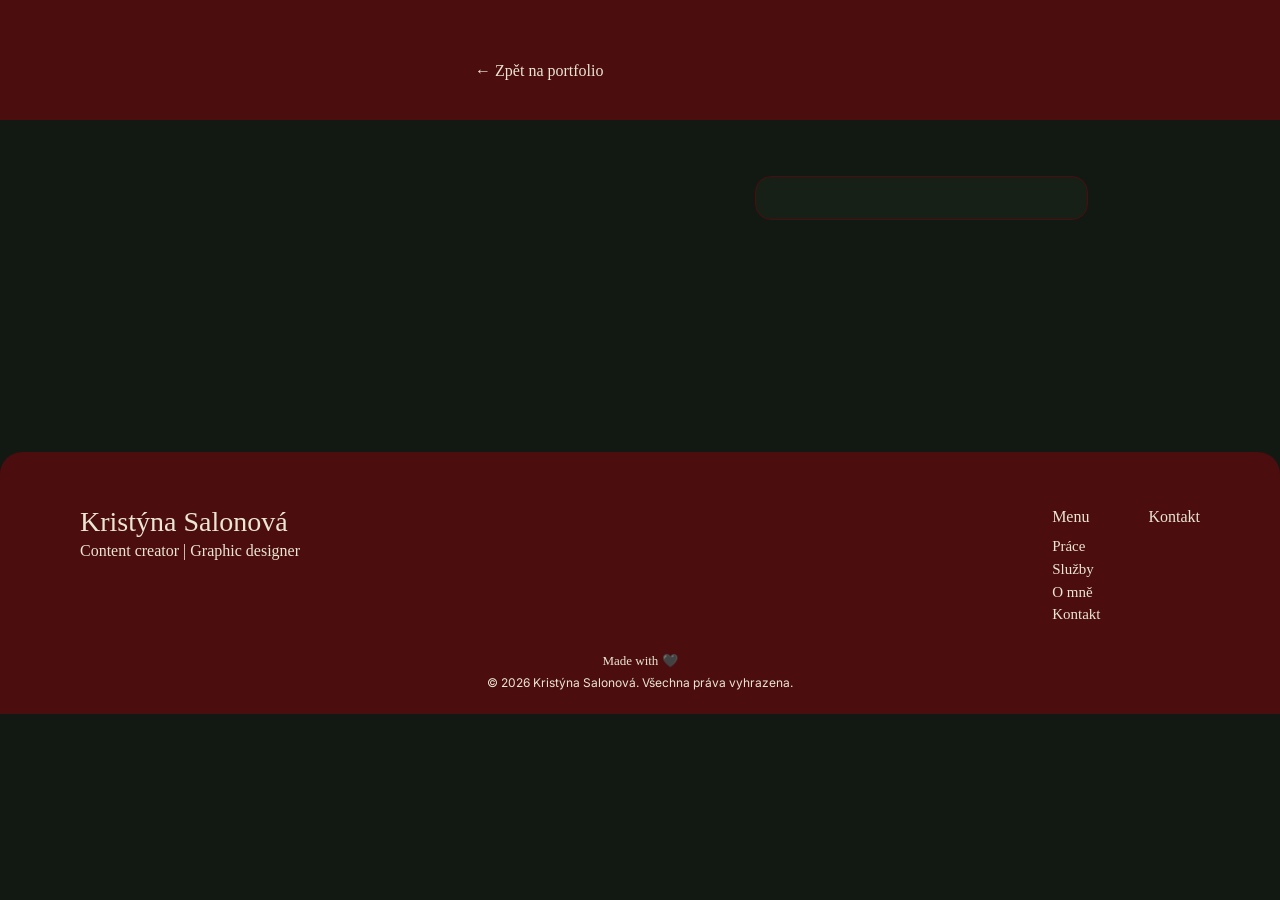
==== commit ed792f59: "oprava textu na projektech" ====
--- a/projekt.html
+++ b/projekt.html
@@ -12,9 +12,11 @@
 <body>
 
   <nav class="project-nav">
-    <a href="index.html">← Zpět na portfolio</a>
-    <span></span>
-    <span></span>
+    <div class="project-nav-inner">
+      <a href="index.html">← Zpět na portfolio</a>
+      <span></span>
+      <span></span>
+    </div>
   </nav>
 
   <section class="project-hero">
--- a/css/style.css
+++ b/css/style.css
@@ -15,12 +15,12 @@
   --olive: #2B3627;
 }
 
-html { scroll-behavior: smooth; scroll-padding-top: 90px; }
+html { scroll-behavior: smooth; scroll-padding-top: 110px; }
 
 body {
   background: var(--dark);
   color: var(--cream);
-  font-family: 'itc-benguiat-condensed', serif;
+  font-family: 'norman-variable', serif;
   font-weight: 400;
   overflow-x: hidden;
 }
@@ -33,12 +33,14 @@
   align-items: center;
   justify-content: space-between;
   gap: 2rem;
-  padding: 1.4rem 12rem;
-  background: var(--red);
+  padding: 2.5rem 12.4% 1.1rem;
+  background: transparent;
   position: fixed;
   top: 0; left: 0; right: 0;
   z-index: 100;
-}
+  transition: background 0.25s ease;
+}
+nav.nav-scrolled { background: var(--red); }
 
 .nav-right { display: flex; align-items: center; gap: 2.2rem; }
 
@@ -55,7 +57,7 @@
 nav a {
   text-decoration: none;
   color: var(--cream);
-  font-family: 'itc-benguiat-condensed', serif !important;
+  font-family: 'norman-variable', serif !important;
   font-size: 16px;
   font-weight: 500;
   transition: opacity 0.2s;
@@ -64,13 +66,14 @@
 nav a:hover { opacity: 0.7; }
 
 .nav-btn {
-  background: var(--cream);
-  color: var(--red) !important;
+  background: var(--red);
+  color: var(--cream) !important;
   padding: 0.5rem 1.3rem;
   border-radius: 8px;
-  transition: opacity 0.2s;
+  transition: opacity 0.2s, background 0.25s ease, color 0.25s ease;
 }
 .nav-btn:hover { opacity: 0.8; }
+nav.nav-scrolled .nav-btn { background: var(--cream); color: var(--red) !important; }
 
 .nav-ornament { height: 28px; display: block; }
 
@@ -101,19 +104,23 @@
 
 /* ── NAV (project detail pages) ── */
 .project-nav {
+  position: fixed;
+  top: 0; left: 0; right: 0;
+  z-index: 100;
+  background: var(--red);
+}
+.project-nav-inner {
+  max-width: 1800px;
+  margin: 0 auto;
   display: grid;
   grid-template-columns: 1fr auto 1fr;
   align-items: center;
   padding: 1.4rem 12rem;
-  position: fixed;
-  top: 0; left: 0; right: 0;
-  z-index: 100;
-  background: var(--red);
 }
 .project-nav a {
   text-decoration: none;
   color: var(--cream);
-  font-family: 'itc-benguiat-condensed', serif;
+  font-family: 'norman-variable', serif;
   font-size: 16px;
   font-weight: 500;
   transition: opacity 0.2s;
@@ -137,7 +144,7 @@
   right: 15%; top: 43%;
   z-index: 2;
   color: var(--cream);
-  font-family: 'itc-benguiat-condensed', serif;
+  font-family: 'norman-variable', serif;
   font-size: 29px;
   font-weight: 500;
 }
@@ -219,7 +226,7 @@
   z-index: 2;
 }
 
-.badge { padding: 0.4rem 1rem; border-radius: 6px; font-size: 14px; font-weight: 500; font-family: 'itc-benguiat-condensed', serif; }
+.badge { padding: 0.4rem 1rem; border-radius: 6px; font-size: 14px; font-weight: 500; font-family: 'norman-variable', serif; }
 .badge-red { background: var(--red); color: var(--cream); }
 .badge-tools { background: var(--cream); color: var(--red); }
 
@@ -288,13 +295,13 @@
 .curl-cta-right { bottom: -0.5rem; right: 0; width: 190px; transform: scaleX(-1); }
 .cta { background: var(--red); border-radius: 20px; padding: 4.5rem 3rem; display: flex; align-items: center; gap: 1.5rem; color: var(--cream); box-shadow: 0 24px 60px rgba(0,0,0,0.35); position: relative; z-index: 1; }
 .cta-content { flex: 1; }
-.cta-label { font-family: 'itc-benguiat-condensed', serif; font-size: 20px; font-weight: 500; color: var(--cream); margin-bottom: 0.5rem; }
+.cta-label { font-family: 'norman-variable', serif; font-size: 20px; font-weight: 500; color: var(--cream); margin-bottom: 0.5rem; }
 .cta-title { font-family: 'norman-variable', serif; font-size: clamp(1.4rem, 2.2vw, 1.9rem); font-weight: 400; line-height: 1.2; color: var(--cream); margin-bottom: 1.2rem; }
 .cta-tagline { font-family: 'Inter', sans-serif; font-size: 14px; font-weight: 400; color: var(--cream); margin-top: 0.5rem; }
-.cta-btn { display: inline-flex; align-items: center; gap: 0.5rem; margin-top: 1.6rem; padding: 0.6rem 1.3rem; background: var(--cream); border: none; color: var(--red); text-decoration: none; font-family: 'itc-benguiat-condensed', serif; font-size: 16px; font-weight: 500; border-radius: 8px; transition: opacity 0.2s; }
+.cta-btn { display: inline-flex; align-items: center; gap: 0.5rem; margin-top: 1.6rem; padding: 0.6rem 1.3rem; background: var(--cream); border: none; color: var(--red); text-decoration: none; font-family: 'norman-variable', serif; font-size: 16px; font-weight: 500; border-radius: 8px; transition: opacity 0.2s; }
 .cta-btn:hover { opacity: 0.85; }
 .cta-contact { text-align: right; flex-shrink: 0; }
-.cta-contact a { display: block; color: var(--cream); text-decoration: none; font-family: 'itc-benguiat-condensed', serif; font-size: 16px; font-weight: 500; margin-bottom: 0.4rem; transition: opacity 0.2s; }
+.cta-contact a { display: block; color: var(--cream); text-decoration: none; font-family: 'norman-variable', serif; font-size: 16px; font-weight: 500; margin-bottom: 0.4rem; transition: opacity 0.2s; }
 .cta-contact a:hover { opacity: 0.7; }
 
 /* ── FOOTER ── */
@@ -302,42 +309,42 @@
 .footer-top { display: grid; grid-template-columns: 1fr 1fr; align-items: center; gap: 2rem; padding-bottom: 0; }
 .footer-brand, .footer-nav { align-self: start; }
 .footer-logo { font-family: 'norman-variable', serif; font-size: 28px; font-weight: 400; color: var(--cream); line-height: 1; }
-.footer-tagline { font-family: 'itc-benguiat-condensed', serif; font-size: 16px; font-weight: 500; color: var(--cream); margin-top: 0.4rem; }
+.footer-tagline { font-family: 'norman-variable', serif; font-size: 16px; font-weight: 500; color: var(--cream); margin-top: 0.4rem; }
 .footer-nav { display: flex; gap: 3rem; justify-content: flex-end; }
 .footer-col-title { font-family: 'norman-variable', serif; font-size: 16px; font-weight: 500; color: var(--cream); margin-bottom: 0.8rem; }
-.footer-col a { display: block; font-family: 'itc-benguiat-condensed', serif; font-size: 15px; color: var(--cream); text-decoration: none; margin-bottom: 0.35rem; transition: opacity 0.2s; }
+.footer-col a { display: block; font-family: 'norman-variable', serif; font-size: 15px; color: var(--cream); text-decoration: none; margin-bottom: 0.35rem; transition: opacity 0.2s; }
 .footer-col a:hover { opacity: 0.7; }
 .footer-bottom { text-align: center; padding-top: 1.5rem; margin-top: 0; }
-.footer-madewith { font-family: 'itc-benguiat-condensed', serif; font-size: 13px; color: var(--cream); margin-bottom: 0.4rem; }
+.footer-madewith { font-family: 'norman-variable', serif; font-size: 13px; color: var(--cream); margin-bottom: 0.4rem; }
 .footer-copyright { font-family: 'Inter', sans-serif; font-size: 12px; color: var(--cream); }
 
 /* ── PROJECT DETAIL PAGE ── */
-.project-hero { padding: 8rem 12rem 1rem; position: relative; }
-.project-pagination-top { margin-bottom: 3rem; }
-.project-hero-row { display: flex; justify-content: space-between; align-items: flex-end; gap: 3rem; }
+.project-hero { padding: 8rem 0 1rem; position: relative; }
+.project-pagination-top { margin-bottom: 3rem; padding: 0 12rem; }
+.project-hero-row { display: grid; grid-template-columns: 1.5fr 1fr; gap: 4rem; align-items: end; padding: 0 12rem; }
 .curl-project-1 { top: 6rem; left: 0; width: 220px; }
 .curl-project-2 { top: 1rem; right: 0; width: 200px; transform: scaleX(-1); }
 .curl-project-3 { bottom: -1rem; left: 0; width: 200px; transform: scaleY(-1); }
 .curl-project-4 { bottom: 4rem; right: 0; width: 220px; transform: scale(-1, -1); }
-.project-hero-text { flex: 1; }
 .project-badges { display: flex; gap: 0.5rem; margin-bottom: 1.5rem; }
 .project-title { font-family: 'norman-variable', serif; font-size: clamp(3rem, 6vw, 5rem); font-weight: 400; line-height: 1.1; margin-bottom: 1rem; }
-.project-info-box { background: var(--green); border: 1px solid var(--red); border-radius: 16px; padding: 1.3rem 2rem; width: 460px; display: grid; grid-template-columns: 1fr 1fr; gap: 0.7rem 2rem; flex-shrink: 0; }
+.project-info-box { background: var(--green); border: 1px solid var(--red); border-radius: 16px; padding: 1.3rem 2rem; width: 100%; max-width: 460px; justify-self: end; display: grid; grid-template-columns: 1fr 1fr; gap: 0.7rem 2rem; }
 .project-info-label { font-size: 12px; color: var(--cream); margin-bottom: 0.25rem; }
-.project-info-value { font-family: 'itc-benguiat-condensed', serif; font-size: 15px; color: var(--cream); white-space: nowrap; }
+.project-info-value { font-family: 'norman-variable', serif; font-size: 15px; color: var(--cream); white-space: nowrap; }
 
 .project-content { padding: 1.5rem 12rem 6rem; display: grid; grid-template-columns: 1.5fr 1fr; gap: 4rem; align-items: start; }
 .project-content.no-side { grid-template-columns: 1fr; padding: 1.5rem 12rem 2rem; }
 .project-content.project-sprava-profilu { grid-template-columns: 1.2fr 1fr; }
 .project-desc h2 { font-family: 'norman-variable', serif; font-size: 1.8rem; font-weight: 400; margin-bottom: 1.2rem; }
-.project-desc h3 { font-family: 'itc-benguiat-condensed', serif; font-size: 18px; font-weight: 500; color: var(--cream); margin-bottom: 0.5rem; margin-top: 1.8rem; }
+.project-desc h3 { font-family: 'norman-variable', serif; font-size: 18px; font-weight: 500; color: var(--cream); margin-bottom: 0.5rem; margin-top: 1.8rem; }
 .project-desc h3:first-child { margin-top: 0; }
 .project-desc p { font-family: 'Inter', sans-serif; font-size: 16px; line-height: 1.7; color: rgba(235, 229, 211, 0.73); margin-bottom: 1rem; }
-.project-desc .project-highlight { font-family: 'itc-benguiat-condensed', serif; font-weight: 500; color: var(--cream); margin-top: 0.5rem; }
+.project-desc .project-highlight { font-family: 'norman-variable', serif; font-weight: 500; color: var(--cream); margin-top: 0.5rem; }
 .project-showcase img { width: 100%; border-radius: 16px; display: block; object-fit: cover; }
 
 .video-box { position: relative; border-radius: 16px; overflow: hidden; background: var(--green); border: 1px solid var(--red); aspect-ratio: 9/16; }
 .video-box video { width: 100%; height: 100%; display: block; object-fit: cover; background: #000; }
+.video-embed-iframe, .video-embed-fallback { position: absolute; inset: 0; width: 100%; height: 100%; display: block; border: none; background: #000; }
 .video-poster-img { position: absolute; inset: 0; width: 100%; height: 100%; object-fit: cover; object-position: center; display: block; }
 .video-box.featured { max-width: 460px; margin: 0 0 0 auto; }
 .play-overlay { position: absolute; inset: 0; display: flex; align-items: center; justify-content: center; cursor: pointer; background: rgba(22,32,23,0.15); transition: background 0.2s; }
@@ -346,14 +353,26 @@
 .play-btn::after { content: ''; display: block; width: 0; height: 0; border-style: solid; border-width: 12px 0 12px 20px; border-color: transparent transparent transparent var(--red); margin-left: 3px; }
 .video-box.featured .play-btn { width: 88px; height: 88px; }
 .video-box.featured .play-btn::after { border-width: 16px 0 16px 26px; margin-left: 5px; }
-.video-caption { position: absolute; left: 0; bottom: 0; right: 0; padding: 0.8rem 1rem; background: linear-gradient(transparent, rgba(0,0,0,0.65)); color: var(--cream); font-family: 'itc-benguiat-condensed', serif; font-size: 14px; }
-.videos-row { padding: 0 8rem 6rem; display: grid; grid-template-columns: repeat(3, 1fr); gap: 2rem; justify-items: center; }
-.videos-row .video-box { width: 100%; max-width: 380px; }
+.video-caption { position: absolute; left: 0; bottom: 0; right: 0; padding: 0.8rem 1rem; background: linear-gradient(transparent, rgba(0,0,0,0.65)); color: var(--cream); font-family: 'norman-variable', serif; font-size: 14px; }
+.videos-row { padding: 0 12rem 6rem; display: flex; flex-direction: column; gap: 4rem; }
+.video-feature { display: grid; grid-template-columns: 300px 1fr; gap: 3rem; align-items: start; }
+.video-feature-media .video-box { max-width: 300px; margin: 0; }
+.video-feature-title { font-family: 'norman-variable', serif; font-size: 1.6rem; font-weight: 400; color: var(--cream); margin-bottom: 0.8rem; }
+.video-feature-desc { font-family: 'Inter', sans-serif; font-size: 15px; line-height: 1.7; color: rgba(235, 229, 211, 0.73); margin-bottom: 1.5rem; }
+.video-feature-photos { display: flex; gap: 1rem; }
+.photo-slot { position: relative; width: 150px; aspect-ratio: 3/4; flex-shrink: 0; border-radius: 12px; overflow: hidden; background: var(--green); border: 1px dashed rgba(235, 229, 211, 0.35); display: flex; align-items: center; justify-content: center; }
+.photo-slot img { width: 100%; height: 100%; object-fit: cover; display: block; }
+.photo-slot span { font-family: 'norman-variable', serif; font-size: 13px; color: rgba(235, 229, 211, 0.5); }
+
+@media (max-width: 900px) {
+  .video-feature { grid-template-columns: 1fr; }
+  .video-feature-media .video-box { max-width: 100%; }
+}
 
 .figma-window-wrap { padding: 1rem 12rem 3rem; display: flex; flex-direction: column; align-items: center; }
-.figma-window-hint { font-family: 'itc-benguiat-condensed', serif; font-size: 14px; color: var(--cream); opacity: 0.8; margin-bottom: 0.8rem; }
+.figma-window-hint { font-family: 'norman-variable', serif; font-size: 14px; color: var(--cream); opacity: 0.8; margin-bottom: 0.8rem; }
 .figma-window-row { display: flex; align-items: center; gap: 1.5rem; width: 100%; justify-content: center; }
-.figma-arrow { flex-shrink: 0; width: 48px; height: 48px; border-radius: 6px; border: 1.5px solid var(--cream); background: transparent; color: var(--cream); font-size: 20px; cursor: pointer; display: flex; align-items: center; justify-content: center; transition: opacity 0.2s; font-family: 'itc-benguiat-condensed', serif; }
+.figma-arrow { flex-shrink: 0; width: 48px; height: 48px; border-radius: 6px; border: 1.5px solid var(--cream); background: transparent; color: var(--cream); font-size: 20px; cursor: pointer; display: flex; align-items: center; justify-content: center; transition: opacity 0.2s; font-family: 'norman-variable', serif; }
 .figma-arrow:hover { opacity: 0.6; }
 .figma-window { width: 100%; max-width: 1920px; height: 700px; border-radius: 16px; overflow: hidden; background: #000; box-shadow: 0 25px 60px rgba(0,0,0,0.28); }
 .figma-window-scroll { width: 100%; height: 100%; overflow-y: auto; overflow-x: hidden; }
@@ -361,10 +380,10 @@
 .figma-window-scroll::-webkit-scrollbar { width: 10px; }
 .figma-window-scroll::-webkit-scrollbar-track { background: rgba(255,255,255,0.06); }
 .figma-window-scroll::-webkit-scrollbar-thumb { background: rgba(235,229,211,0.4); border-radius: 6px; }
-.figma-page-label { margin-top: 0.9rem; font-family: 'itc-benguiat-condensed', serif; font-size: 15px; color: var(--cream); opacity: 0.85; }
+.figma-page-label { margin-top: 0.9rem; font-family: 'norman-variable', serif; font-size: 15px; color: var(--cream); opacity: 0.85; }
 .figma-page-count { opacity: 0.6; margin-left: 0.4rem; }
 .figma-link-wrap { display: flex; justify-content: center; padding: 0 12rem 6rem; }
-.figma-link-btn { display: inline-flex; align-items: center; gap: 0.6rem; background: var(--red); color: var(--cream); font-family: 'itc-benguiat-condensed', serif; font-size: 16px; font-weight: 500; text-decoration: none; padding: 0.9rem 2rem; border-radius: 999px; transition: opacity 0.2s; }
+.figma-link-btn { display: inline-flex; align-items: center; gap: 0.6rem; background: var(--red); color: var(--cream); font-family: 'norman-variable', serif; font-size: 16px; font-weight: 500; text-decoration: none; padding: 0.9rem 2rem; border-radius: 999px; transition: opacity 0.2s; }
 .figma-link-btn:hover { opacity: 0.85; }
 
 .dashboard-section { padding: 0 12rem 6rem; }
@@ -378,36 +397,64 @@
 .pdf-card { display: block; position: relative; border-radius: 16px; overflow: hidden; text-decoration: none; box-shadow: 0 10px 30px rgba(0,0,0,0.15); transition: transform 0.2s; cursor: pointer; }
 .pdf-card:hover { transform: translateY(-4px); }
 .pdf-card img { width: 100%; display: block; }
-.pdf-caption { position: absolute; left: 0; bottom: 0; right: 0; padding: 0.8rem 1rem; background: linear-gradient(transparent, rgba(0,0,0,0.65)); color: var(--cream); font-family: 'itc-benguiat-condensed', serif; font-size: 14px; }
+.pdf-caption { position: absolute; left: 0; bottom: 0; right: 0; padding: 0.8rem 1rem; background: linear-gradient(transparent, rgba(0,0,0,0.65)); color: var(--cream); font-family: 'norman-variable', serif; font-size: 14px; }
 
 .lightbox { position: fixed; inset: 0; background: rgba(0,0,0,0.82); display: none; align-items: center; justify-content: center; z-index: 1000; padding: 5rem; cursor: zoom-out; }
 .lightbox.active { display: flex; }
 .lightbox img { max-width: 100%; max-height: 100%; border-radius: 12px; box-shadow: 0 20px 60px rgba(0,0,0,0.5); cursor: default; }
-.lightbox-close { position: fixed; top: 2rem; right: 3rem; width: 44px; height: 44px; border-radius: 50%; background: rgba(235,229,211,0.15); border: none; color: var(--cream); font-size: 26px; line-height: 1; cursor: pointer; font-family: 'itc-benguiat-condensed', serif; transition: background 0.2s; }
+.lightbox-close { position: fixed; top: 2rem; right: 3rem; width: 44px; height: 44px; border-radius: 50%; background: rgba(235,229,211,0.15); border: none; color: var(--cream); font-size: 26px; line-height: 1; cursor: pointer; font-family: 'norman-variable', serif; transition: background 0.2s; }
 .lightbox-close:hover { background: rgba(235,229,211,0.3); }
 
-.project-pagination { padding: 2rem 12rem 4rem; position: relative; }
+.project-pagination { padding: 2rem 0 4rem; position: relative; }
+.project-pagination-links { padding: 0 12rem; }
 .project-pagination-links, .project-pagination-top { display: flex; justify-content: space-between; align-items: center; position: relative; z-index: 1; }
-.project-pagination-links a, .project-pagination-top a { font-family: 'itc-benguiat-condensed', serif; font-size: 16px; font-weight: 500; color: var(--cream); text-decoration: none; transition: opacity 0.2s; }
+.project-pagination-links a, .project-pagination-top a { font-family: 'norman-variable', serif; font-size: 16px; font-weight: 500; color: var(--cream); text-decoration: none; transition: opacity 0.2s; }
 .project-pagination-links a:hover, .project-pagination-top a:hover { opacity: 0.6; }
 
-/* ── MAX WIDTH (very large screens) ── */
-.works, .about, .services, .cta-wrap,
-.project-nav, .project-hero, .project-content, .figma-window-wrap,
-.videos-row, .dashboard-section, .pdf-row, .project-pagination, .figma-link-wrap {
+/* ── MAX WIDTH (very large screens) ──
+   Sekce (hero, works, about, services, cta-wrap, footer, project-nav,
+   project-hero, project-pagination) zůstávají přes celou šířku (pozadí/
+   foto/křivky jedou do kraje). Capuje se jen čitelný obsah uvnitř, aby
+   na velkých monitorech nebyl nepřirozeně roztažený. */
+.section-heading, .works-grid, .services-grid, .about-box, .cta,
+.project-hero-row, .project-pagination-top, .project-pagination-links,
+.project-content, .figma-window-wrap,
+.videos-row, .dashboard-section, .pdf-row, .figma-link-wrap,
+.footer-top, .footer-bottom {
   max-width: 1800px;
   margin-left: auto;
   margin-right: auto;
 }
-.hero picture, .footer-top, .footer-bottom {
-  max-width: 1800px;
-  margin-left: auto;
-  margin-right: auto;
-}
 
 /* ── RESPONSIVE ── */
 @media (max-width: 1450px) {
-  nav { padding: 2rem 2.5rem 1.1rem; justify-content: flex-end; }
+  nav { padding-left: 6.7%; }
+  .hero-sub { display: none; }
+  .hero-bg { aspect-ratio: 0.85; object-fit: cover; object-position: 35% 18%; height: auto; }
+  .works { padding: 3rem 2.5rem; }
+  .works .section-heading { text-align: center; }
+  .about { padding: 3rem 2rem 3rem; }
+  .about-box { flex-direction: column; text-align: center; }
+  .about-title, .about-text { text-align: center; }
+  .services { padding: 3rem 2rem 4rem; }
+}
+
+@media (max-width: 1050px) {
+  nav {
+    padding: 2rem 2.5rem 1.1rem;
+    justify-content: flex-end;
+    position: absolute;
+  }
+  .project-nav-inner, .project-hero-row, .project-pagination-top, .project-content, .project-content.no-side, .figma-window-wrap, .videos-row, .dashboard-section, .pdf-row, .project-pagination-links, .figma-link-wrap { padding-left: 2rem; padding-right: 2rem; }
+  .project-hero-row { grid-template-columns: 1fr; align-items: start; }
+  .project-info-box { justify-self: stretch; width: 100%; max-width: none; }
+  .project-pagination-top { flex-wrap: wrap; gap: 0.5rem 1.5rem; }
+  .project-info-value { white-space: normal; }
+  .project-content, .project-content.project-sprava-profilu, .project-content.no-side { grid-template-columns: 1fr; }
+  .videos-row, .dashboard-row, .pdf-row { grid-template-columns: 1fr; }
+  .video-box.featured { max-width: 380px; margin: 0 auto; }
+  .dashboard-card, .pdf-card { max-width: 380px; margin: 0 auto; width: 100%; }
+  .figma-window { height: 480px; }
   .nav-logo { display: none; }
   .nav-toggle { display: flex; }
   .nav-right {
@@ -436,27 +483,6 @@
     border-radius: 8px;
   }
   body.nav-open { overflow: hidden; }
-  .hero-sub { display: none; }
-  .hero-bg { aspect-ratio: 0.85; object-fit: cover; object-position: 35% 18%; height: auto; }
-  .works { padding: 3rem 2.5rem; }
-  .works .section-heading { text-align: center; }
-  .about { padding: 3rem 2rem 3rem; }
-  .about-box { flex-direction: column; text-align: center; }
-  .about-title, .about-text { text-align: center; }
-  .services { padding: 3rem 2rem 4rem; }
-  .project-nav, .project-hero, .project-content, .project-content.no-side, .figma-window-wrap, .videos-row, .dashboard-section, .pdf-row, .project-pagination, .figma-link-wrap { padding-left: 2rem; padding-right: 2rem; }
-  .project-hero-row { flex-direction: column; align-items: flex-start; }
-  .project-pagination-top { flex-wrap: wrap; gap: 0.5rem 1.5rem; }
-  .project-info-box { width: 100%; }
-  .project-info-value { white-space: normal; }
-  .project-content, .project-content.project-sprava-profilu, .project-content.no-side { grid-template-columns: 1fr; }
-  .videos-row, .dashboard-row, .pdf-row { grid-template-columns: 1fr; }
-  .video-box.featured { max-width: 380px; margin: 0 auto; }
-  .dashboard-card, .pdf-card { max-width: 380px; margin: 0 auto; width: 100%; }
-  .figma-window { height: 480px; }
-}
-
-@media (max-width: 1050px) {
   .cta-wrap { padding: 0 2rem 3rem; }
   .cta { flex-wrap: wrap; gap: 1.5rem; }
   .cta-content { text-align: center; }
@@ -465,7 +491,6 @@
   .footer-top { grid-template-columns: 1fr; gap: 2rem; }
   .footer-nav { flex-direction: column; align-items: flex-start; gap: 1.6rem; }
   .services-grid { grid-template-columns: 1fr; }
-  .hero picture { padding: 0 3rem; }
 }
 
 @media (max-width: 600px) {
@@ -473,14 +498,14 @@
   .hero-bg { aspect-ratio: 0.72; object-position: 40% 15%; }
   .video-box.featured { max-width: 300px; }
   .dashboard-card, .pdf-card { max-width: 300px; }
-  .hero picture { padding: 0; }
+  .photo-slot { width: 120px; }
   .works { padding: 2.5rem 1.25rem; }
   .works .section-heading { text-align: left; }
   .about { padding: 2.5rem 1.25rem 2.5rem; }
   .about-box { align-items: flex-start; }
   .about-title, .about-text { text-align: left; }
   .about-photo { width: 245px; }
-  .project-nav, .project-hero, .project-content, .project-content.no-side, .figma-window-wrap, .videos-row, .dashboard-section, .pdf-row, .project-pagination, .figma-link-wrap { padding-left: 1.25rem; padding-right: 1.25rem; }
+  .project-nav-inner, .project-hero-row, .project-pagination-top, .project-content, .project-content.no-side, .figma-window-wrap, .videos-row, .dashboard-section, .pdf-row, .project-pagination-links, .figma-link-wrap { padding-left: 1.25rem; padding-right: 1.25rem; }
   .project-info-box { grid-template-columns: 1fr; }
   .figma-window { height: 340px; }
 }
